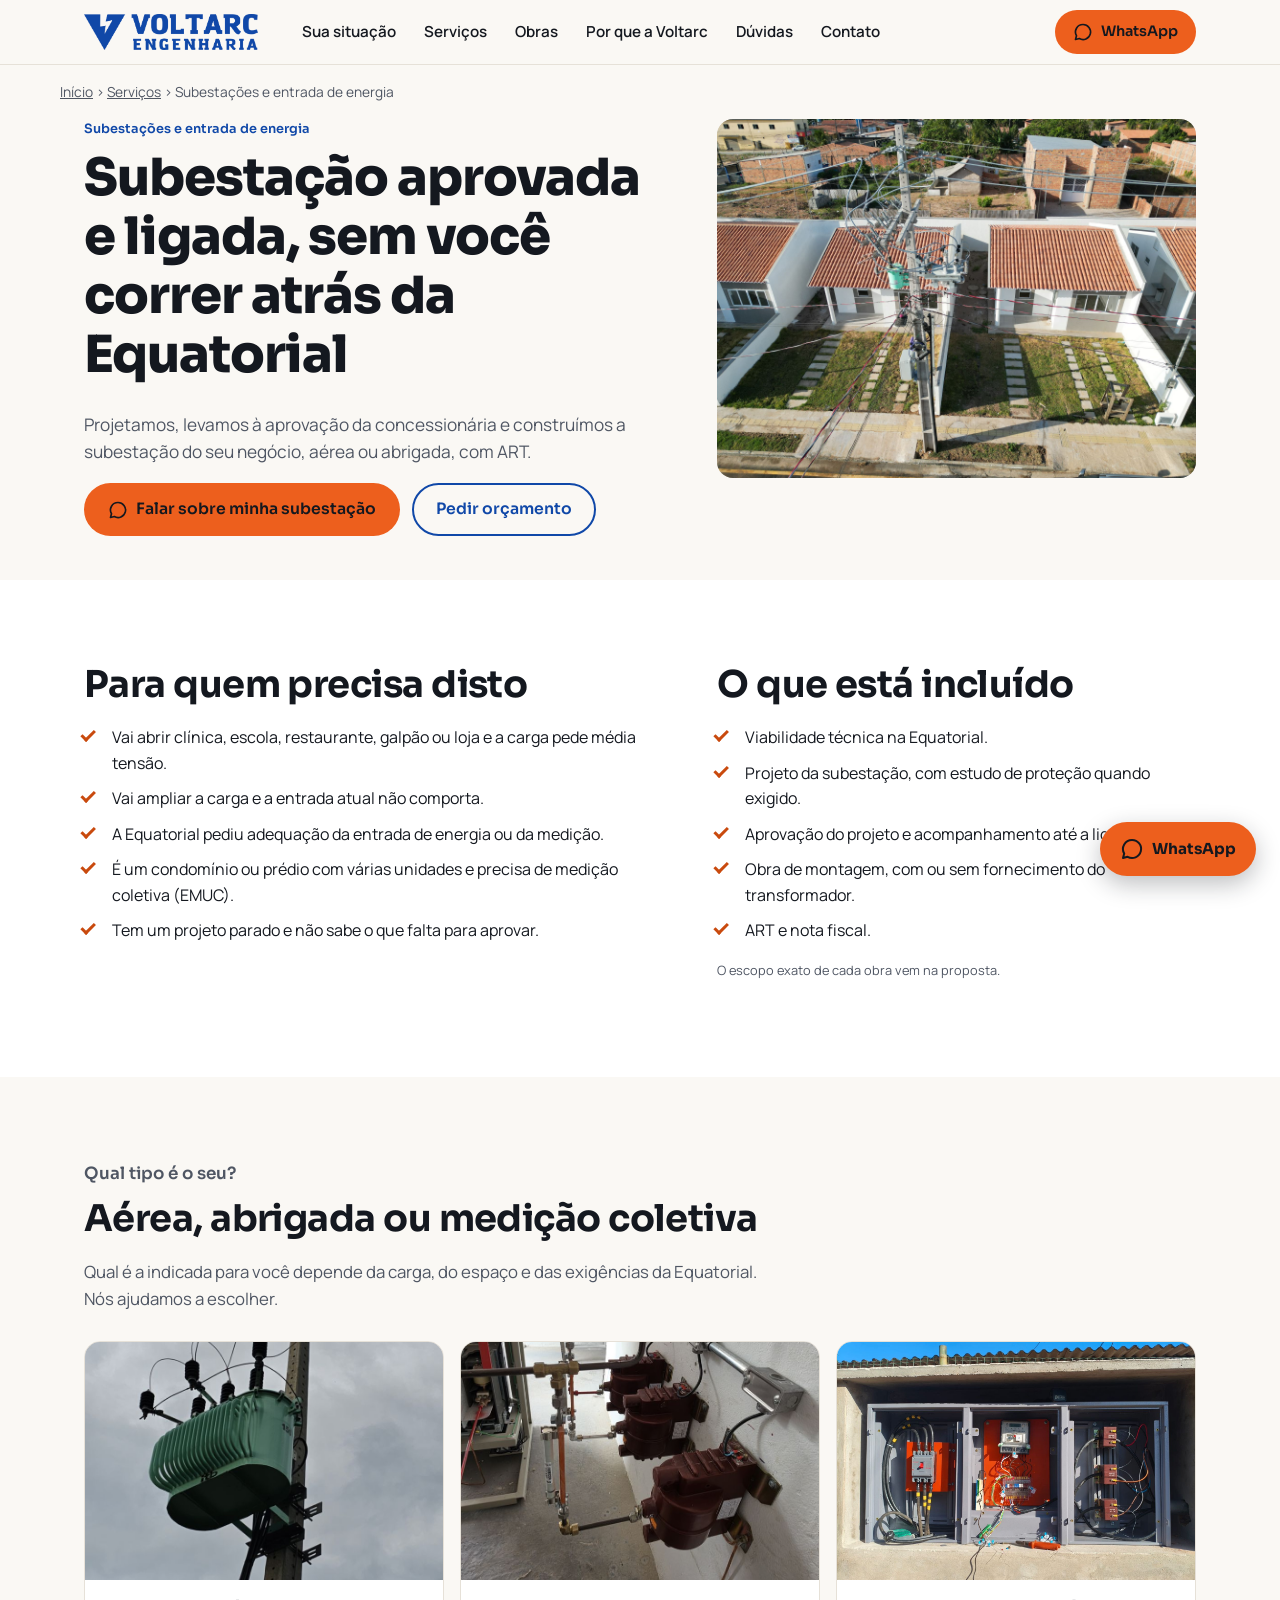
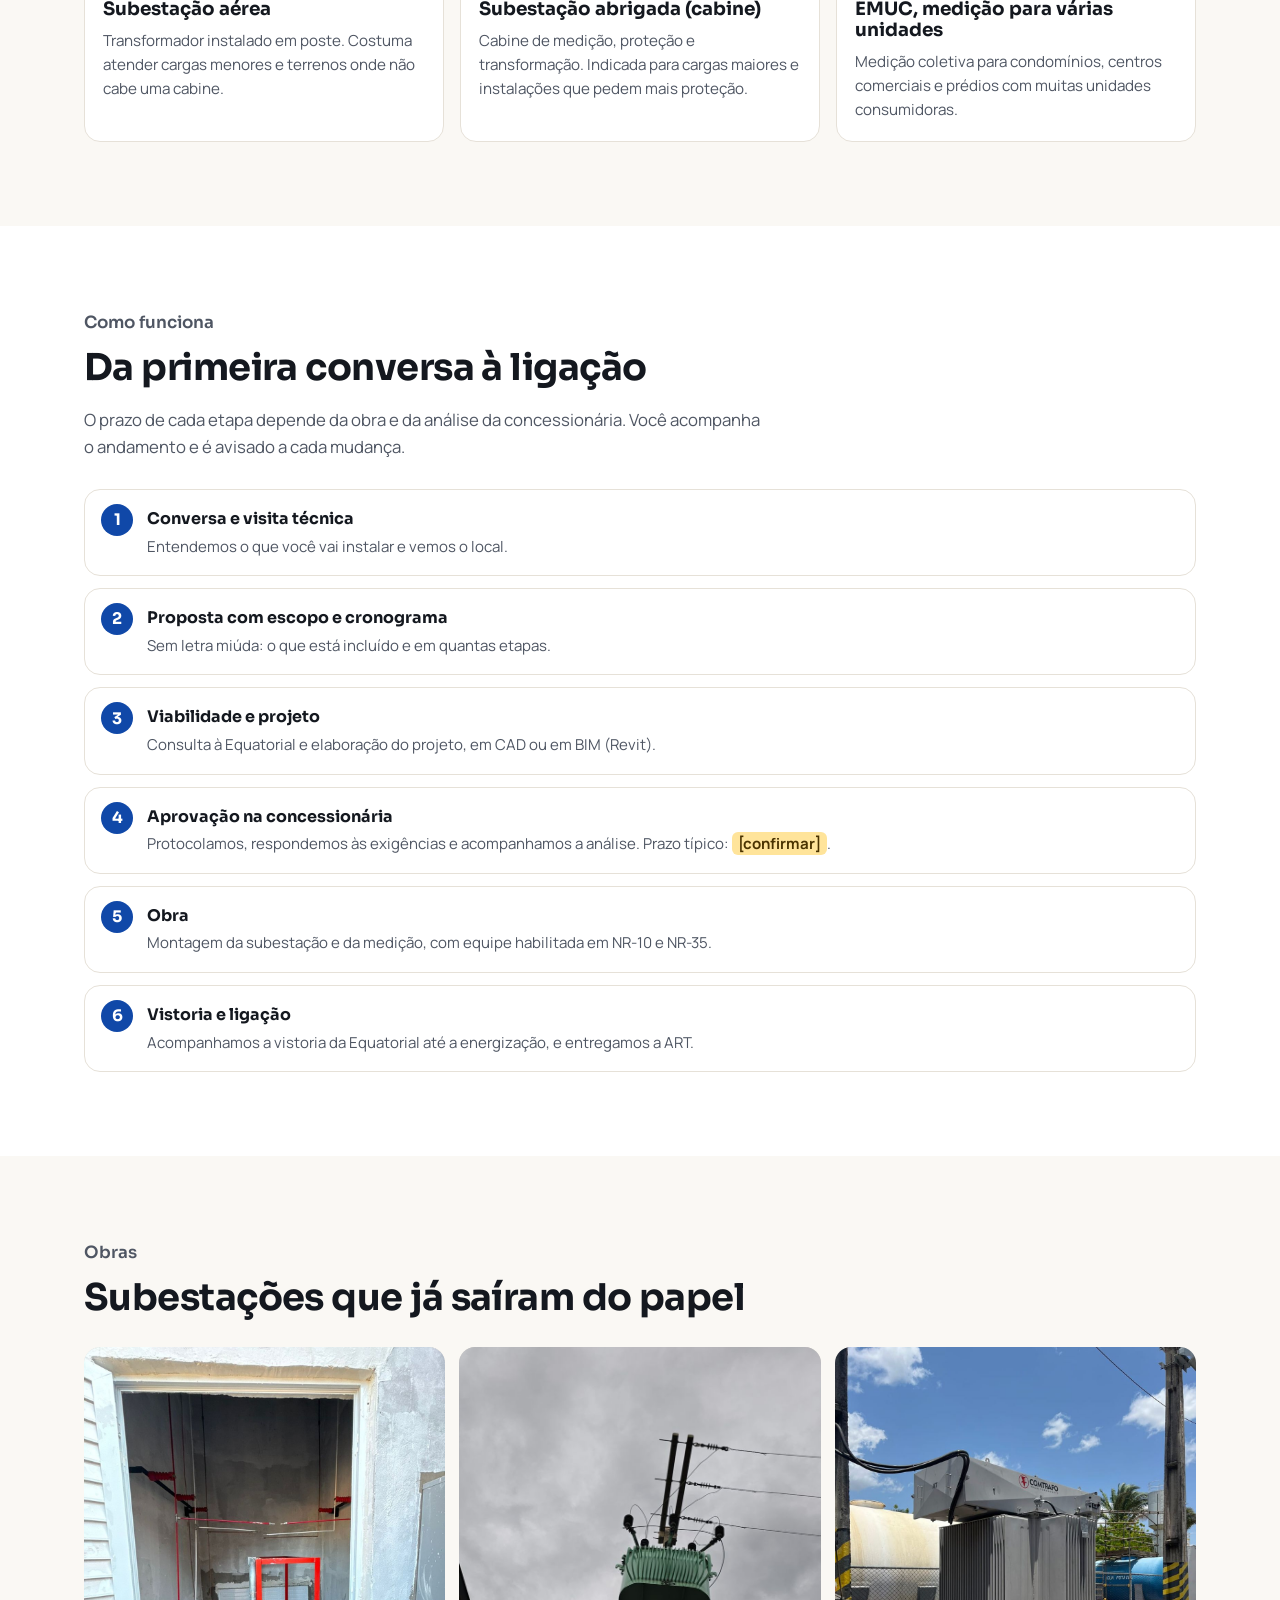
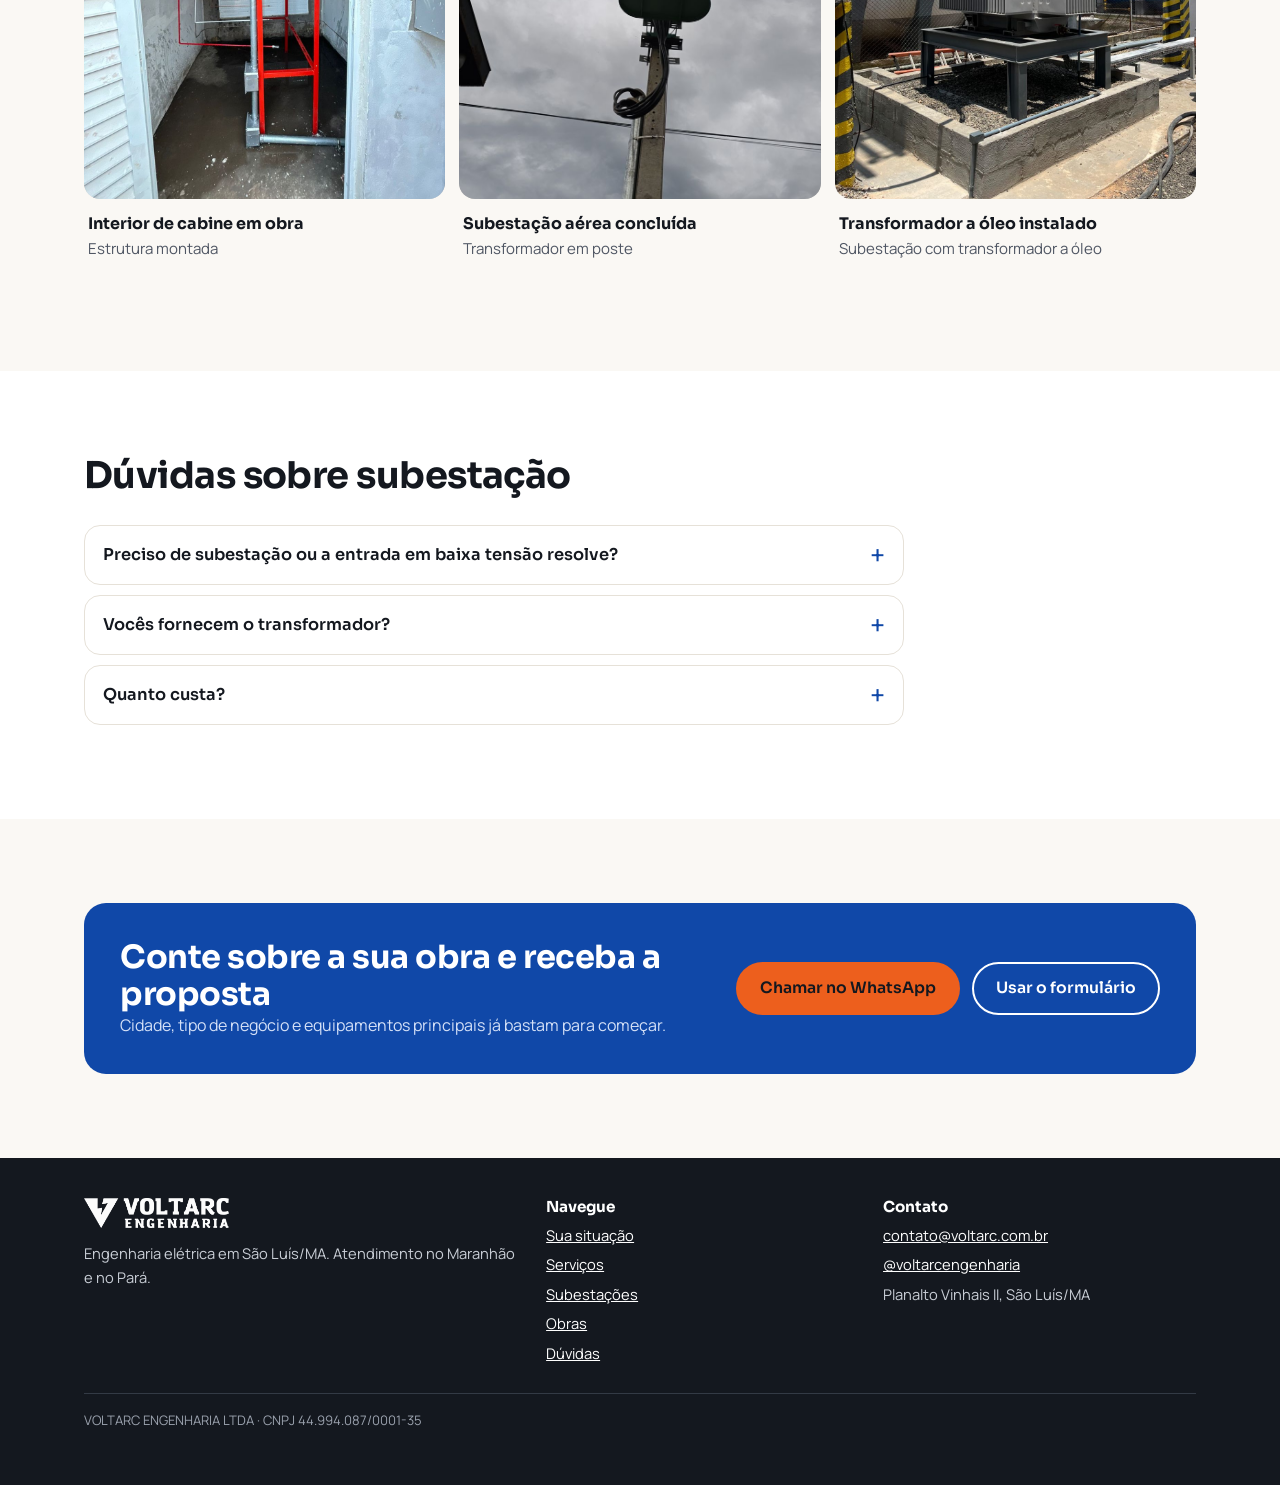
==== servicos-subestacoes.html @ 6b0d6bc4 "Site Voltarc Engenharia: versão de revisão (Estilo B) Co-Authored-By: Claude Opus 5.5 <noreply@anthr" ====
<!DOCTYPE html>
<!-- Fotos reais aplicadas em 2026-11-24 — ver mapa_fotos.md; autorização de imagem pendente: foto da equipe (pessoa identificável) -->
<!--
  ESBOÇO B — Moderno e comercial | MODELO DE PÁGINA DE SERVIÇO: Subestações e entrada de energia.
  Estrutura reaproveitável para os outros 7 serviços: topo orientado à situação, o que resolve, tipos, etapas,
  fotos, FAQ do serviço e CTA. Fotos reais em img/. WhatsApp 5598984320526: NÚMERO PRECISA SER CONFIRMADO.
  Prazos e limites de carga: não inventados; marcados "[confirmar]".
-->
<html lang="pt-BR">
<head>
  <meta charset="utf-8">
  <meta name="robots" content="noindex, nofollow">
  <meta name="viewport" content="width=device-width, initial-scale=1">
  <title>Subestação e entrada de energia em São Luís/MA | Voltarc Engenharia</title>
  <meta name="description" content="Projeto, aprovação na Equatorial e obra de subestação aérea ou abrigada, com medição EMUC. Voltarc Engenharia, São Luís/MA.">
  <link rel="preconnect" href="https://fonts.googleapis.com">
  <link rel="preconnect" href="https://fonts.gstatic.com" crossorigin>
  <link href="https://fonts.googleapis.com/css2?family=Manrope:wght@400;500;600;700;800&family=Sora:wght@600;700;800&display=swap" rel="stylesheet">
  <link rel="stylesheet" href="style.css">
</head>
<body>
<a class="skip" href="#conteudo">Ir para o conteúdo</a>

<header class="site-header">
  <div class="wrap header-in">
    <a class="brand" href="index.html" aria-label="Voltarc Engenharia, página inicial">
      <img src="assets/Engenharia%20Horizontal_Logo%20Azul.png" alt="Voltarc Engenharia" width="1109" height="229">
    </a>
    <nav class="nav" id="menu" aria-label="Principal">
      <a href="index.html#situacoes">Sua situação</a>
      <a href="index.html#servicos">Serviços</a>
      <a href="index.html#obras">Obras</a>
      <a href="index.html#por-que">Por que a Voltarc</a>
      <a href="index.html#faq">Dúvidas</a>
      <a href="index.html#contato">Contato</a>
    </nav>
    <a class="btn btn--accent btn--sm header-cta" href="https://wa.me/5598984320526?text=Ol%C3%A1%21%20Quero%20falar%20sobre%20subesta%C3%A7%C3%A3o." target="_blank" rel="noopener">
      <svg viewBox="0 0 24 24" aria-hidden="true"><path d="M12 3a9 9 0 0 0-7.8 13.5L3 21l4.6-1.2A9 9 0 1 0 12 3z" fill="none" stroke="currentColor" stroke-width="2" stroke-linejoin="round"/></svg>
      WhatsApp
    </a>
    <button class="menu-btn" type="button" aria-expanded="false" aria-controls="menu" aria-label="Abrir menu"><span></span></button>
  </div>
</header>

<main id="conteudo">
  <div class="wrap crumbs"><a href="index.html">Início</a> &rsaquo; <a href="index.html#servicos">Serviços</a> &rsaquo; Subestações e entrada de energia</div>

  <!-- ===== TOPO ===== -->
  <section class="page-hero">
    <div class="wrap two-col">
      <div>
        <p class="eyebrow">Subestações e entrada de energia</p>
        <h1>Subestação aprovada e ligada, sem você correr atrás da Equatorial</h1>
        <p class="lead" style="font-size:1.08rem;color:var(--muted)">Projetamos, levamos à aprovação da concessionária e construímos a subestação do seu negócio, aérea ou abrigada, com ART.</p>
        <div class="btn-row">
          <a class="btn btn--accent" href="https://wa.me/5598984320526?text=Ol%C3%A1%21%20Quero%20falar%20sobre%20subesta%C3%A7%C3%A3o." target="_blank" rel="noopener">
            <svg viewBox="0 0 24 24" aria-hidden="true"><path d="M12 3a9 9 0 0 0-7.8 13.5L3 21l4.6-1.2A9 9 0 1 0 12 3z" fill="none" stroke="currentColor" stroke-width="2" stroke-linejoin="round"/></svg>
            Falar sobre minha subestação
          </a>
          <a class="btn btn--ghost" href="#pedido">Pedir orçamento</a>
        </div>
      </div>
      <div>
        <img class="photo r-4x3" src="img/topo-subestacao-drone.jpg" alt="Religador automático instalado em poste de loteamento, visto de drone" width="2000" height="1500" fetchpriority="high" style="object-position:45% 50%">
      </div>
    </div>
  </section>

  <!-- ===== O QUE RESOLVE ===== -->
  <section class="section section--white">
    <div class="wrap two-col">
      <div>
        <h2>Para quem precisa disto</h2>
        <ul class="checks">
          <li>Vai abrir clínica, escola, restaurante, galpão ou loja e a carga pede média tensão.</li>
          <li>Vai ampliar a carga e a entrada atual não comporta.</li>
          <li>A Equatorial pediu adequação da entrada de energia ou da medição.</li>
          <li>É um condomínio ou prédio com várias unidades e precisa de medição coletiva (EMUC).</li>
          <li>Tem um projeto parado e não sabe o que falta para aprovar.</li>
        </ul>
      </div>
      <div>
        <h2>O que está incluído</h2>
        <ul class="checks">
          <li>Viabilidade técnica na Equatorial.</li>
          <li>Projeto da subestação, com estudo de proteção quando exigido.</li>
          <li>Aprovação do projeto e acompanhamento até a ligação.</li>
          <li>Obra de montagem, com ou sem fornecimento do transformador.</li>
          <li>ART e nota fiscal.</li>
        </ul>
        <p class="ph-note">O escopo exato de cada obra vem na proposta.</p>
      </div>
    </div>
  </section>

  <!-- ===== TIPOS ===== -->
  <section class="section">
    <div class="wrap">
      <div class="section-head">
        <p class="eyebrow">Qual tipo é o seu?</p>
        <h2>Aérea, abrigada ou medição coletiva</h2>
        <p>Qual é a indicada para você depende da carga, do espaço e das exigências da Equatorial. Nós ajudamos a escolher.</p>
      </div>
      <div class="types">
        <article class="type">
          <img class="photo r-3x2" src="img/subestacao-aerea-poste.jpg" alt="Subestação aérea: transformador instalado em poste, visto de baixo" width="788" height="1400" loading="lazy" decoding="async" style="object-position:50% 53%">
          <div class="type-body"><h3>Subestação aérea</h3><p>Transformador instalado em poste. Costuma atender cargas menores e terrenos onde não cabe uma cabine.</p></div>
        </article>
        <article class="type">
          <img class="photo r-3x2" src="img/cabine-interior-medicao.jpg" alt="Interior de cabine abrigada com transformadores de medição fixados à parede" width="787" height="1400" loading="lazy" decoding="async" style="object-position:50% 70%">
          <div class="type-body"><h3>Subestação abrigada (cabine)</h3><p>Cabine de medição, proteção e transformação. Indicada para cargas maiores e instalações que pedem mais proteção.</p></div>
        </article>
        <article class="type">
          <img class="photo r-3x2" src="img/painel-medicao.jpg" alt="Cubículo com painel de medição aberto, com equipamentos de medição e proteção" width="1400" height="1050" loading="lazy" decoding="async" style="object-position:50% 50%">
          <div class="type-body"><h3>EMUC, medição para várias unidades</h3><p>Medição coletiva para condomínios, centros comerciais e prédios com muitas unidades consumidoras.</p></div>
        </article>
      </div>
    </div>
  </section>

  <!-- ===== ETAPAS ===== -->
  <section class="section section--white" id="aprovacao">
    <div class="wrap">
      <div class="section-head">
        <p class="eyebrow">Como funciona</p>
        <h2>Da primeira conversa à ligação</h2>
        <p>O prazo de cada etapa depende da obra e da análise da concessionária. Você acompanha o andamento e é avisado a cada mudança.</p>
      </div>
      <ol class="steps-list">
        <li><b>Conversa e visita técnica</b><span>Entendemos o que você vai instalar e vemos o local.</span></li>
        <li><b>Proposta com escopo e cronograma</b><span>Sem letra miúda: o que está incluído e em quantas etapas.</span></li>
        <li><b>Viabilidade e projeto</b><span>Consulta à Equatorial e elaboração do projeto, em CAD ou em BIM (Revit).</span></li>
        <li><b>Aprovação na concessionária</b><span>Protocolamos, respondemos às exigências e acompanhamos a análise. Prazo típico: <span class="pending">[confirmar]</span>.</span></li>
        <li><b>Obra</b><span>Montagem da subestação e da medição, com equipe habilitada em NR-10 e NR-35.</span></li>
        <li><b>Vistoria e ligação</b><span>Acompanhamos a vistoria da Equatorial até a energização, e entregamos a ART.</span></li>
      </ol>
    </div>
  </section>

  <!-- ===== FOTOS ===== -->
  <section class="section">
    <div class="wrap">
      <div class="section-head">
        <p class="eyebrow">Obras</p>
        <h2>Subestações que já saíram do papel</h2>
      </div>
      <div class="ba-grid" style="grid-template-columns:repeat(auto-fit,minmax(240px,1fr))">
        <figure class="work" style="flex:none;margin:0">
          <img class="photo r-4x5" src="img/cabine-obra-estrutura.jpg" alt="Interior de cabine em obra, com a estrutura montada e porta de acesso aberta" width="1050" height="1400" loading="lazy" decoding="async" style="object-position:50% 45%">
          <figcaption><b>Interior de cabine em obra</b><span>Estrutura montada</span></figcaption>
        </figure>
        <figure class="work" style="flex:none;margin:0">
          <img class="photo r-4x5" src="img/subestacao-aerea-concluida.jpg" alt="Subestação aérea concluída: transformador instalado em poste" width="788" height="1400" loading="lazy" decoding="async" style="object-position:50% 20%">
          <figcaption><b>Subestação aérea concluída</b><span>Transformador em poste</span></figcaption>
        </figure>
        <figure class="work" style="flex:none;margin:0">
          <img class="photo r-4x5" src="img/trafo-oleo-cabine.jpg" alt="Transformador a óleo instalado sobre base metálica, com cercado e tanques ao fundo" width="1050" height="1400" loading="lazy" decoding="async" style="object-position:50% 50%">
          <figcaption><b>Transformador a óleo instalado</b><span>Subestação com transformador a óleo</span></figcaption>
        </figure>
      </div>
    </div>
  </section>

  <!-- ===== FAQ DO SERVIÇO ===== -->
  <section class="section section--white">
    <div class="wrap">
      <div class="section-head"><h2>Dúvidas sobre subestação</h2></div>
      <div class="faq">
        <details>
          <summary>Preciso de subestação ou a entrada em baixa tensão resolve?</summary>
          <div class="ans"><p>Depende da carga total e da regra da Equatorial para o seu caso. Enviando a lista de equipamentos e o endereço, dizemos o caminho. Limite de carga: <span class="pending">[confirmar]</span>.</p></div>
        </details>
        <details>
          <summary>Vocês fornecem o transformador?</summary>
          <div class="ans"><p>Podemos fazer a obra com ou sem o fornecimento do transformador. Combinamos isso na proposta.</p></div>
        </details>
        <details>
          <summary>Quanto custa?</summary>
          <div class="ans"><p>Depende do tipo, da potência e do local, então não há preço fechado sem conhecer a obra. Mande os dados pelo WhatsApp e retornamos com a proposta.</p></div>
        </details>
      </div>
    </div>
  </section>

  <!-- ===== CTA + FORM CURTO ===== -->
  <section class="section" id="pedido">
    <div class="wrap">
      <div class="cta-band">
        <div>
          <h2>Conte sobre a sua obra e receba a proposta</h2>
          <p>Cidade, tipo de negócio e equipamentos principais já bastam para começar.</p>
        </div>
        <div class="btn-row">
          <a class="btn btn--accent" href="https://wa.me/5598984320526?text=Ol%C3%A1%21%20Quero%20or%C3%A7amento%20de%20subesta%C3%A7%C3%A3o." target="_blank" rel="noopener">Chamar no WhatsApp</a>
          <a class="btn btn--ghost-light" href="index.html#contato">Usar o formulário</a>
        </div>
      </div>
    </div>
  </section>
</main>

<footer class="site-footer">
  <div class="wrap">
    <div class="foot-grid">
      <div>
        <img src="assets/Engenharia%20Horizontal_Logo%20Branca.png" alt="Voltarc Engenharia" width="1109" height="229">
        <p>Engenharia elétrica em São Luís/MA. Atendimento no Maranhão e no Pará.</p>
      </div>
      <div>
        <h4>Navegue</h4>
        <ul>
          <li><a href="index.html#situacoes">Sua situação</a></li>
          <li><a href="index.html#servicos">Serviços</a></li>
          <li><a href="servicos-subestacoes.html">Subestações</a></li>
          <li><a href="index.html#obras">Obras</a></li>
          <li><a href="index.html#faq">Dúvidas</a></li>
        </ul>
      </div>
      <div>
        <h4>Contato</h4>
        <ul>
          <li><a href="mailto:contato@voltarc.com.br">contato@voltarc.com.br</a></li>
          <li><a href="https://www.instagram.com/voltarcengenharia/" target="_blank" rel="noopener">@voltarcengenharia</a></li>
          <li>Planalto Vinhais II, São Luís/MA</li>
        </ul>
      </div>
    </div>
    <p class="legal">VOLTARC ENGENHARIA LTDA · CNPJ 44.994.087/0001-35</p>
  </div>
</footer>

<a class="wa-float" href="https://wa.me/5598984320526?text=Ol%C3%A1%21%20Vim%20pelo%20site%20da%20Voltarc%20e%20quero%20falar%20com%20um%20engenheiro." target="_blank" rel="noopener" aria-label="Falar pelo WhatsApp">
  <svg viewBox="0 0 24 24" aria-hidden="true"><path d="M12 3a9 9 0 0 0-7.8 13.5L3 21l4.6-1.2A9 9 0 1 0 12 3z" fill="none" stroke="currentColor" stroke-width="2" stroke-linejoin="round"/></svg>
  WhatsApp
</a>

<script>
  (function () {
    var btn = document.querySelector('.menu-btn');
    var nav = document.getElementById('menu');
    btn.addEventListener('click', function () {
      var open = nav.classList.toggle('open');
      btn.setAttribute('aria-expanded', open ? 'true' : 'false');
    });
    nav.addEventListener('click', function (e) {
      if (e.target.tagName === 'A') { nav.classList.remove('open'); btn.setAttribute('aria-expanded', 'false'); }
    });
  })();
</script>
</body>
</html>
---- style.css ----
/* ESBOÇO B — Moderno e comercial | Voltarc Engenharia
   Tipografia: Sora (títulos) + Manrope (texto), via Google Fonts (link no <head> de cada página).

   ACENTO ESCOLHIDO: laranja #ED5F1D (laranja intenso da marca Voltarc Energia Solar).
   Justificativa: (1) o par azul #1048A8 + laranja é complementar e dá contraste forte sem
   recorrer a clichês de "tech"; (2) o laranja já existe na identidade do grupo, então reforça
   a ligação com a marca solar em vez de criar uma cor nova; (3) amarelo-elétrico pediria texto
   escuro em tudo e brigaria com o fundo quente. Regra de uso: texto sobre laranja é SEMPRE
   escuro (#14181F, contraste ~5,3:1); branco sobre #ED5F1D não passa em texto pequeno. */

:root {
  --bg: #FAF8F4;          /* fundo claro quente */
  --surface: #FFFFFF;
  --ink: #14181F;
  --muted: #4F5663;
  --line: #E6E1D8;
  --blue: #1048A8;        /* Azul Voltarc (marca) */
  --blue-dark: #0B2F70;
  --blue-soft: #E8EEF9;
  --accent: #ED5F1D;      /* acento energético */
  --accent-dark: #C94A0E;
  --ph: #E3DED4;          /* fundo dos placeholders de foto */
  --r-sm: 10px;
  --r: 16px;
  --r-lg: 22px;
  --shadow: 0 6px 22px rgba(20, 24, 31, .08);
  --gutter: 16px;
  --maxw: 1160px;
  --font-title: "Sora", system-ui, sans-serif;
  --font-text: "Manrope", system-ui, sans-serif;
}

*, *::before, *::after { box-sizing: border-box; }
html { scroll-behavior: smooth; scroll-padding-top: 76px; }
body {
  margin: 0;
  font-family: var(--font-text);
  font-size: 1rem;
  line-height: 1.6;
  color: var(--ink);
  background: var(--bg);
  -webkit-text-size-adjust: 100%;
}
img { max-width: 100%; display: block; }
a { color: var(--blue); }
h1, h2, h3, h4 { font-family: var(--font-title); line-height: 1.15; margin: 0 0 .5em; color: var(--ink); }
h1 { font-size: clamp(1.9rem, 6.2vw, 3.2rem); font-weight: 800; letter-spacing: -.02em; }
h2 { font-size: clamp(1.5rem, 4.6vw, 2.3rem); font-weight: 700; letter-spacing: -.015em; }
h3 { font-size: 1.15rem; font-weight: 700; }
p { margin: 0 0 1em; }
:focus-visible { outline: 3px solid var(--accent); outline-offset: 2px; border-radius: 4px; }

.wrap { width: 100%; max-width: var(--maxw); margin: 0 auto; padding: 0 var(--gutter); }
.section { padding: 56px 0; }
.section--white { background: var(--surface); }
.section--blue { background: var(--blue-dark); color: #fff; }
.section--blue h2, .section--blue h3 { color: #fff; }
.section-head { max-width: 680px; margin-bottom: 28px; }
.section-head p { color: var(--muted); font-size: 1.05rem; }
.section--blue .section-head p { color: #CBD8F2; }
.eyebrow { font-family: var(--font-title); font-size: .8rem; font-weight: 600; color: var(--blue); margin-bottom: 10px; }
.section--blue .eyebrow { color: #FFB38F; }
.skip { position: absolute; left: -999px; top: 0; background: var(--ink); color: #fff; padding: 8px 14px; z-index: 100; }
.skip:focus { left: 8px; top: 8px; }

/* ---------- Botões ---------- */
.btn {
  display: inline-flex; align-items: center; justify-content: center; gap: 8px;
  font-family: var(--font-title); font-weight: 600; font-size: .98rem; text-decoration: none;
  min-height: 48px; padding: 12px 22px; border-radius: 999px; border: 2px solid transparent;
  cursor: pointer; transition: background .15s, transform .15s, border-color .15s;
}
.btn svg { width: 20px; height: 20px; flex: none; }
.btn--accent { background: var(--accent); color: var(--ink); }
.btn--accent:hover { background: #FF7433; }
.btn--blue { background: var(--blue); color: #fff; }
.btn--blue:hover { background: var(--blue-dark); }
.btn--ghost { background: transparent; color: var(--blue); border-color: var(--blue); }
.btn--ghost:hover { background: var(--blue-soft); }
.btn--ghost-light { background: transparent; color: #fff; border-color: #fff; }
.btn--ghost-light:hover { background: rgba(255, 255, 255, .12); }
.btn--sm { min-height: 40px; padding: 8px 16px; font-size: .9rem; }
.btn-row { display: flex; flex-wrap: wrap; gap: 12px; }

/* ---------- Cabeçalho ---------- */
.site-header { position: sticky; top: 0; z-index: 50; background: rgba(250, 248, 244, .97); border-bottom: 1px solid var(--line); }
.header-in { display: flex; align-items: center; gap: 12px; min-height: 64px; }
.brand img { height: 30px; width: auto; }
.nav { display: none; }
.nav a { font-weight: 600; font-size: .95rem; color: var(--ink); text-decoration: none; padding: 8px 4px; }
.nav a:hover { color: var(--blue); }
.header-cta { margin-left: auto; }
.menu-btn {
  width: 44px; height: 44px; border-radius: var(--r-sm); border: 1px solid var(--line); background: var(--surface);
  display: inline-flex; align-items: center; justify-content: center; cursor: pointer;
}
.menu-btn span, .menu-btn span::before, .menu-btn span::after { display: block; width: 20px; height: 2px; background: var(--ink); position: relative; content: ""; }
.menu-btn span::before { position: absolute; top: -6px; }
.menu-btn span::after { position: absolute; top: 6px; }
.nav.open { display: flex; flex-direction: column; position: absolute; left: 0; right: 0; top: 64px; background: var(--surface); border-bottom: 1px solid var(--line); padding: 8px var(--gutter) 16px; box-shadow: var(--shadow); }
.nav.open a { padding: 14px 4px; border-bottom: 1px solid var(--line); font-size: 1.05rem; }

/* ---------- Fotos ---------- */
.photo { display: block; width: 100%; height: auto; object-fit: cover; object-position: 50% 50%; background: var(--ph); border-radius: var(--r); }
.r-3x2 { aspect-ratio: 3 / 2; }
.r-4x3 { aspect-ratio: 4 / 3; }
.r-5x4 { aspect-ratio: 5 / 4; }
.r-4x5 { aspect-ratio: 4 / 5; }
.r-3x4 { aspect-ratio: 3 / 4; }
.ph-note { font-size: .8rem; color: var(--muted); margin-top: 6px; }

/* ---------- Hero ---------- */
.hero { padding: 28px 0 48px; }
.hero-grid { display: grid; gap: 24px; align-items: center; }
.hero h1 { margin-bottom: 14px; }
.hero h1 em { font-style: normal; color: var(--blue); }
.hero .lead { font-size: 1.1rem; color: var(--muted); max-width: 52ch; margin-bottom: 22px; }
.hero-meta { margin-top: 18px; font-size: .92rem; color: var(--muted); }
.hero .photo { border-radius: var(--r-lg); }

/* ---------- Situações ---------- */
.sit-grid { display: grid; gap: 12px; grid-template-columns: 1fr; }
.sit {
  display: flex; align-items: center; gap: 14px; padding: 18px; background: var(--surface);
  border: 1px solid var(--line); border-radius: var(--r); text-decoration: none; color: var(--ink);
  transition: border-color .15s, transform .15s, box-shadow .15s;
}
.sit:hover { border-color: var(--blue); transform: translateY(-2px); box-shadow: var(--shadow); }
.sit-n { font-family: var(--font-title); font-weight: 800; font-size: 1.3rem; color: var(--accent-dark); flex: none; width: 32px; }
.sit-t { font-family: var(--font-title); font-weight: 600; font-size: 1.02rem; line-height: 1.3; }
.sit-t small { display: block; font-family: var(--font-text); font-weight: 500; font-size: .86rem; color: var(--muted); margin-top: 4px; }
.sit-go { margin-left: auto; font-size: 1.4rem; color: var(--blue); flex: none; }

/* ---------- Serviços ---------- */
.srv-grid { display: grid; gap: 16px; grid-template-columns: 1fr; }
.srv { background: var(--surface); border: 1px solid var(--line); border-radius: var(--r); padding: 22px; display: flex; flex-direction: column; }
.srv-no { font-family: var(--font-title); font-weight: 700; font-size: .85rem; color: var(--accent-dark); margin-bottom: 8px; }
.srv h3 { font-size: 1.2rem; }
.srv p { color: var(--muted); font-size: .96rem; }
.srv .steps { font-size: .88rem; color: var(--ink); background: var(--bg); border-radius: var(--r-sm); padding: 10px 12px; margin-bottom: 14px; }
.srv .steps b { font-family: var(--font-title); font-size: .8rem; color: var(--blue-dark); display: block; margin-bottom: 2px; }
.srv .links { margin-top: auto; display: flex; flex-wrap: wrap; gap: 8px 16px; align-items: center; }
.srv .more { font-weight: 700; font-size: .92rem; }
.srv--feat { border-color: var(--blue); box-shadow: inset 0 0 0 1px var(--blue); }

/* ---------- Antes e depois ---------- */
.ba-grid { display: grid; gap: 14px; margin-bottom: 26px; }
.ba-grid--pair { grid-template-columns: 1fr 1fr; max-width: 760px; margin-left: auto; margin-right: auto; }
.ba-item { position: relative; margin: 0; }
.ba-item .tag { position: absolute; top: 12px; left: 12px; background: var(--ink); color: #fff; font-family: var(--font-title); font-weight: 600; font-size: .78rem; padding: 4px 12px; border-radius: 999px; }
.ba-item .tag--after { background: var(--accent); color: var(--ink); }
.ba-points { display: grid; gap: 10px; padding: 0; margin: 0 0 24px; list-style: none; }
.ba-points li { background: rgba(255, 255, 255, .08); border-radius: var(--r-sm); padding: 12px 14px; font-size: .95rem; color: #E6EDFB; }
.ba-points li b { color: #fff; font-family: var(--font-title); font-size: .95rem; display: block; }

/* ---------- Obras (carrossel) ---------- */
.rail-wrap { position: relative; }
.rail { display: flex; gap: 14px; overflow-x: auto; scroll-snap-type: x mandatory; padding: 4px var(--gutter) 16px; margin: 0 calc(var(--gutter) * -1); -webkit-overflow-scrolling: touch; scrollbar-width: thin; }
.work { flex: 0 0 82%; scroll-snap-align: start; margin: 0; }
.work figcaption { padding: 12px 4px 0; font-size: .94rem; }
.work figcaption b { font-family: var(--font-title); display: block; font-size: 1rem; }
.work figcaption span { color: var(--muted); }
.rail-nav { display: none; gap: 8px; margin-top: 4px; }
.rail-nav button { width: 46px; height: 46px; border-radius: 50%; border: 2px solid var(--blue); background: transparent; color: var(--blue); font-size: 1.2rem; cursor: pointer; }
.rail-nav button:hover { background: var(--blue-soft); }

/* ---------- Por que a Voltarc ---------- */
.why-grid { display: grid; gap: 28px; }
.why-list { display: grid; gap: 16px; }
.why-item { display: grid; grid-template-columns: 44px 1fr; gap: 14px; }
.why-item .ico { width: 44px; height: 44px; border-radius: 12px; background: var(--blue); color: #fff; display: grid; place-items: center; font-family: var(--font-title); font-weight: 700; }
.why-item h3 { margin-bottom: 4px; }
.why-item p { margin: 0; color: var(--muted); font-size: .96rem; }
.stats { display: grid; grid-template-columns: 1fr 1fr; gap: 12px; margin-top: 8px; }
.stat { background: var(--bg); border: 1px solid var(--line); border-radius: var(--r); padding: 16px; }
.stat b { display: block; font-family: var(--font-title); font-size: 1.6rem; font-weight: 800; color: var(--blue); line-height: 1.1; }
.stat span { font-size: .86rem; color: var(--muted); }
.pending { background: #FFE49A !important; color: #4A3300 !important; padding: 1px 6px; border-radius: 6px; font-weight: 700; font-size: .92em; }

/* ---------- FAQ ---------- */
.faq { max-width: 820px; }
.faq details { background: var(--surface); border: 1px solid var(--line); border-radius: var(--r); margin-bottom: 10px; }
.faq summary { list-style: none; cursor: pointer; padding: 18px 56px 18px 18px; font-family: var(--font-title); font-weight: 600; font-size: 1.02rem; position: relative; line-height: 1.35; }
.faq summary::-webkit-details-marker { display: none; }
.faq summary::after { content: "+"; position: absolute; right: 18px; top: 50%; transform: translateY(-50%); font-size: 1.6rem; font-weight: 400; color: var(--blue); }
.faq details[open] summary::after { content: "\2212"; }
.faq details[open] { border-color: var(--blue); }
.faq .ans { padding: 0 18px 18px; color: var(--muted); }
.faq .ans p:last-child { margin-bottom: 0; }

/* ---------- Clientes ---------- */
.logos { display: flex; flex-wrap: wrap; justify-content: center; gap: 14px 12px; margin-bottom: 20px; }
.logo { flex: 0 0 calc((100% - 24px) / 3); display: grid; place-items: center; height: 56px; min-width: 0; }
.logo img { max-width: 100%; max-height: 48px; width: auto; height: auto; object-fit: contain; filter: grayscale(1); opacity: .7; transition: filter .2s, opacity .2s; }
.logo--lg { height: 72px; display: flex; align-items: center; justify-content: center; }
.logo--lg img { max-height: 68px; }
.logo--tall { height: 80px; }
.logo--tall img { height: 76px; max-height: 76px; }
.logo--svg img { height: 50px; max-height: 50px; }
.logo:hover img, .logo img:focus { filter: none; opacity: 1; }
@media (min-width: 900px) { .logos { gap: 24px 20px; } .logo { flex-basis: calc((100% - 80px) / 5); } .logo--lg img { max-width: 224px; } }
.segs { display: flex; flex-wrap: wrap; gap: 8px; margin: 0; padding: 0; list-style: none; }
.segs li { background: var(--blue-soft); color: var(--blue-dark); font-weight: 700; font-size: .88rem; padding: 6px 14px; border-radius: 999px; }

/* ---------- Contato ---------- */
.contact-grid { display: grid; gap: 28px; }
.contact-info p { color: #D4E0F7; }
.contact-list { list-style: none; padding: 0; margin: 0 0 20px; display: grid; gap: 10px; }
.contact-list li { font-size: 1rem; }
.contact-list b { display: block; font-family: var(--font-title); font-size: .8rem; color: #FFB38F; }
.contact-list a { color: #fff; }
.form { background: var(--surface); color: var(--ink); border-radius: var(--r-lg); padding: 22px; display: grid; gap: 14px; }
.form h3 { margin: 0; }
.field label { display: block; font-weight: 700; font-size: .9rem; margin-bottom: 6px; }
.field input, .field select {
  width: 100%; min-height: 48px; padding: 10px 14px; font: inherit; color: var(--ink); background: var(--bg);
  border: 1.5px solid #CFC9BD; border-radius: var(--r-sm);
}
.field input:focus, .field select:focus { outline: 3px solid var(--accent); outline-offset: 1px; border-color: var(--blue); }
.form-note { font-size: .82rem; color: var(--muted); margin: 0; }

/* ---------- Rodapé ---------- */
.site-footer { background: var(--ink); color: #C9CED6; padding: 40px 0 96px; font-size: .92rem; }
.foot-grid { display: grid; gap: 24px; }
.site-footer img { height: 30px; width: auto; margin-bottom: 14px; }
.site-footer h4 { color: #fff; font-size: .95rem; margin-bottom: 8px; }
.site-footer a { color: #fff; }
.site-footer ul { list-style: none; padding: 0; margin: 0; display: grid; gap: 6px; }
.legal { border-top: 1px solid #333A45; margin-top: 28px; padding-top: 16px; font-size: .82rem; color: #9AA1AD; }

/* ---------- WhatsApp flutuante ---------- */
.wa-float {
  position: fixed; right: 14px; bottom: 14px; z-index: 60; display: inline-flex; align-items: center; gap: 8px;
  background: var(--accent); color: var(--ink); font-family: var(--font-title); font-weight: 700; font-size: .95rem;
  text-decoration: none; min-height: 54px; padding: 0 20px; border-radius: 999px; box-shadow: 0 8px 24px rgba(20, 24, 31, .28);
}
.wa-float svg { width: 24px; height: 24px; }
.wa-float:hover { background: #FF7433; }

/* ---------- Página de serviço ---------- */
.crumbs { font-size: .86rem; color: var(--muted); padding: 16px 0 0; }
.crumbs a { color: var(--muted); }
.page-hero { padding: 16px 0 44px; }
.two-col { display: grid; gap: 20px; }
.checks { list-style: none; padding: 0; margin: 0 0 1em; display: grid; gap: 10px; }
.checks li { position: relative; padding-left: 28px; }
.checks li::before { content: ""; position: absolute; left: 0; top: .5em; width: 14px; height: 8px; border-left: 3px solid var(--accent-dark); border-bottom: 3px solid var(--accent-dark); transform: rotate(-45deg) translateY(-50%); }
.types { display: grid; gap: 16px; }
.type { background: var(--surface); border: 1px solid var(--line); border-radius: var(--r); overflow: hidden; }
.type .photo { border-radius: 0; }
.type-body { padding: 18px; }
.type-body p { color: var(--muted); font-size: .95rem; margin-bottom: 0; }
.steps-list { list-style: none; padding: 0; margin: 0; display: grid; gap: 12px; counter-reset: s; }
.steps-list li { counter-increment: s; background: var(--surface); border: 1px solid var(--line); border-radius: var(--r); padding: 16px 16px 16px 62px; position: relative; }
.steps-list li::before { content: counter(s); position: absolute; left: 16px; top: 14px; width: 32px; height: 32px; border-radius: 50%; background: var(--blue); color: #fff; font-family: var(--font-title); font-weight: 700; display: grid; place-items: center; }
.steps-list b { font-family: var(--font-title); display: block; margin-bottom: 2px; }
.steps-list span { color: var(--muted); font-size: .94rem; }
.cta-band { background: var(--blue); color: #fff; border-radius: var(--r-lg); padding: 28px 22px; display: grid; gap: 16px; }
.cta-band h2 { color: #fff; margin: 0; font-size: clamp(1.4rem, 4.2vw, 2rem); }
.cta-band p { margin: 0; color: #D4E0F7; }

/* ---------- Telas maiores ---------- */
@media (min-width: 640px) {
  :root { --gutter: 24px; }
  .sit-grid { grid-template-columns: 1fr 1fr; }
  .srv-grid { grid-template-columns: 1fr 1fr; }
  .ba-grid { grid-template-columns: 1fr 1fr; }
  .ba-points { grid-template-columns: 1fr 1fr; }
  .work { flex-basis: 46%; }
  .types { grid-template-columns: 1fr 1fr 1fr; }
  .foot-grid { grid-template-columns: 1.4fr 1fr 1fr; }
}
@media (min-width: 960px) {
  .section { padding: 84px 0; }
  .brand img { height: 36px; }
  .menu-btn { display: none; }
  .nav { display: flex; gap: 20px; margin-left: 28px; }
  .header-cta { margin-left: auto; }
  .hero { padding: 44px 0 72px; }
  .hero-grid { grid-template-columns: 1fr 1.1fr; gap: 48px; }
  .sit-grid { grid-template-columns: repeat(3, 1fr); }
  .srv-grid { grid-template-columns: repeat(4, 1fr); }
  .work { flex-basis: 360px; }
  .rail { margin: 0; padding-left: 0; padding-right: 0; }
  .rail-nav { display: flex; }
  .why-grid { grid-template-columns: 1.1fr .9fr; gap: 56px; align-items: start; }
  .contact-grid { grid-template-columns: 1fr 1fr; gap: 56px; align-items: start; }
  .two-col { grid-template-columns: 1.1fr .9fr; gap: 48px; align-items: start; }
  .cta-band { grid-template-columns: 1fr auto; align-items: center; padding: 36px; }
  .site-footer { padding-bottom: 40px; }
  .wa-float { right: 24px; bottom: 24px; }
}
@media (prefers-reduced-motion: reduce) {
  html { scroll-behavior: auto; }
  * { transition: none !important; }
}
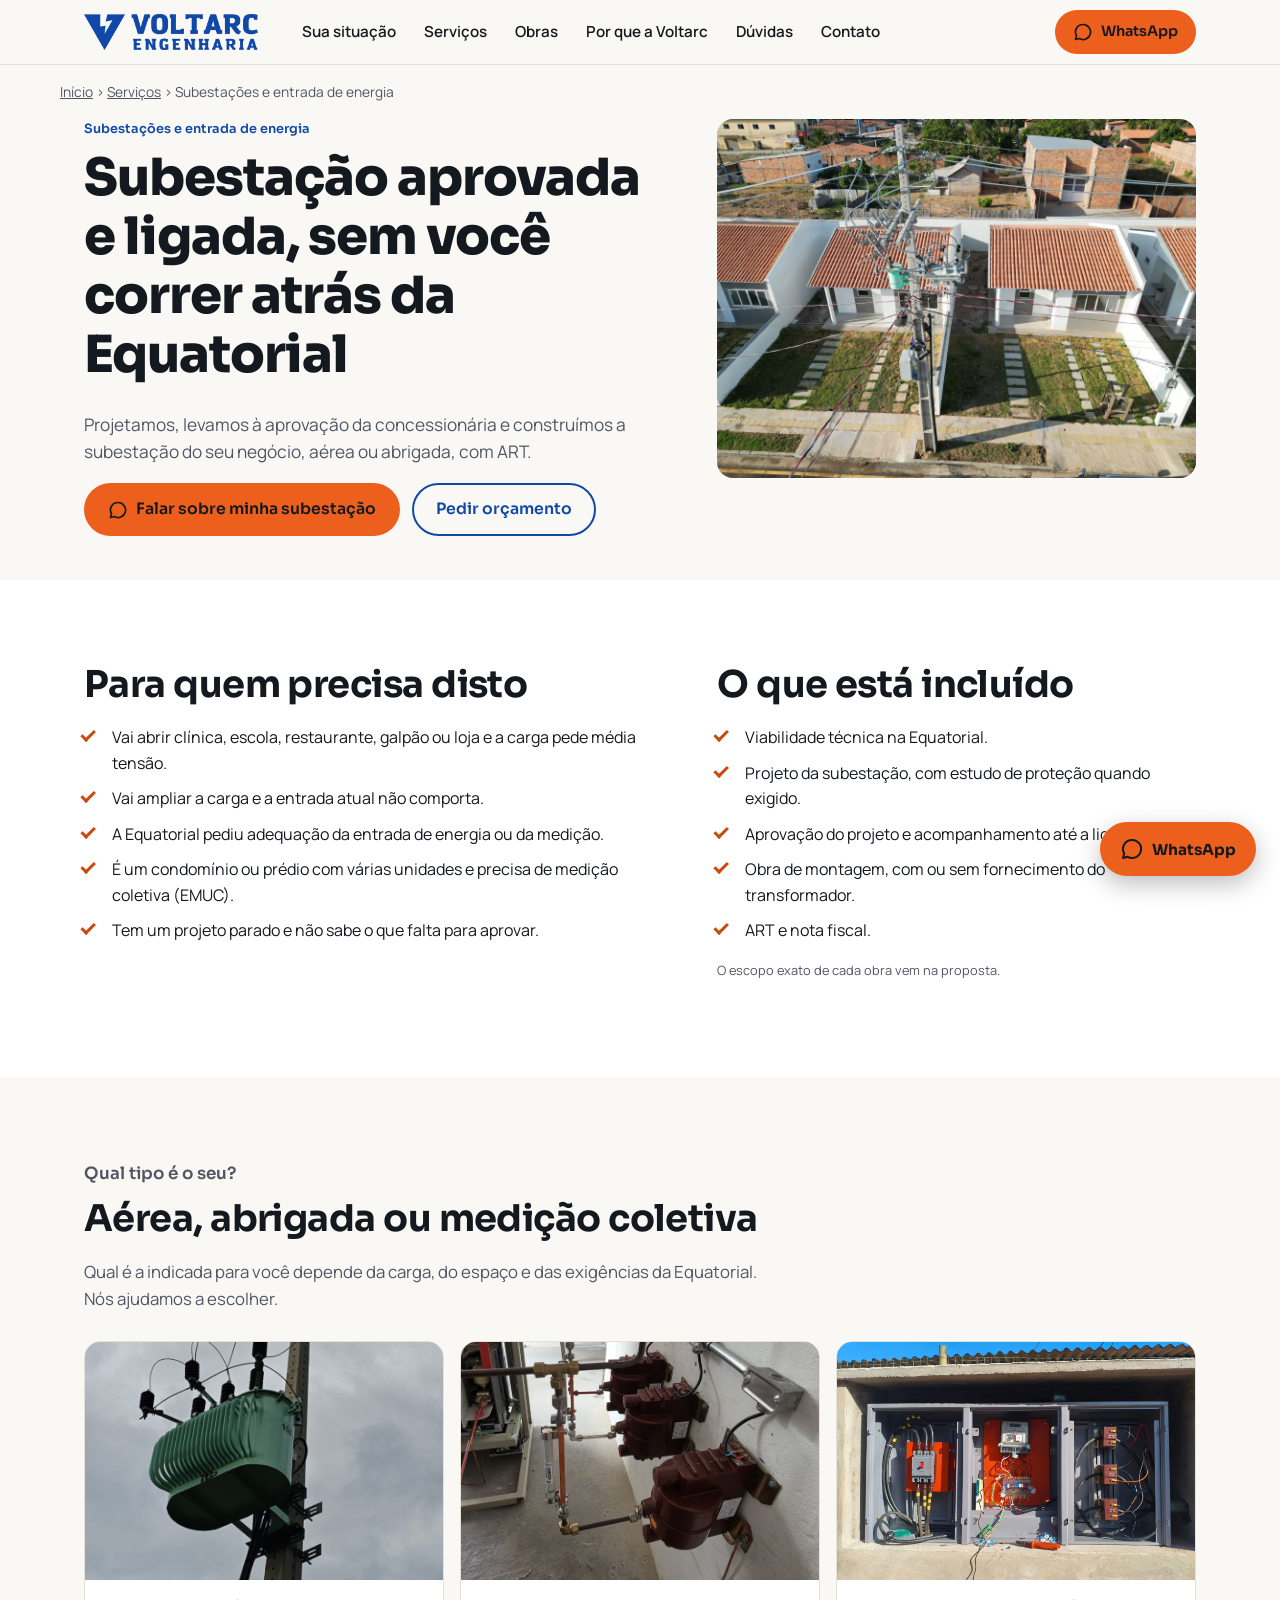
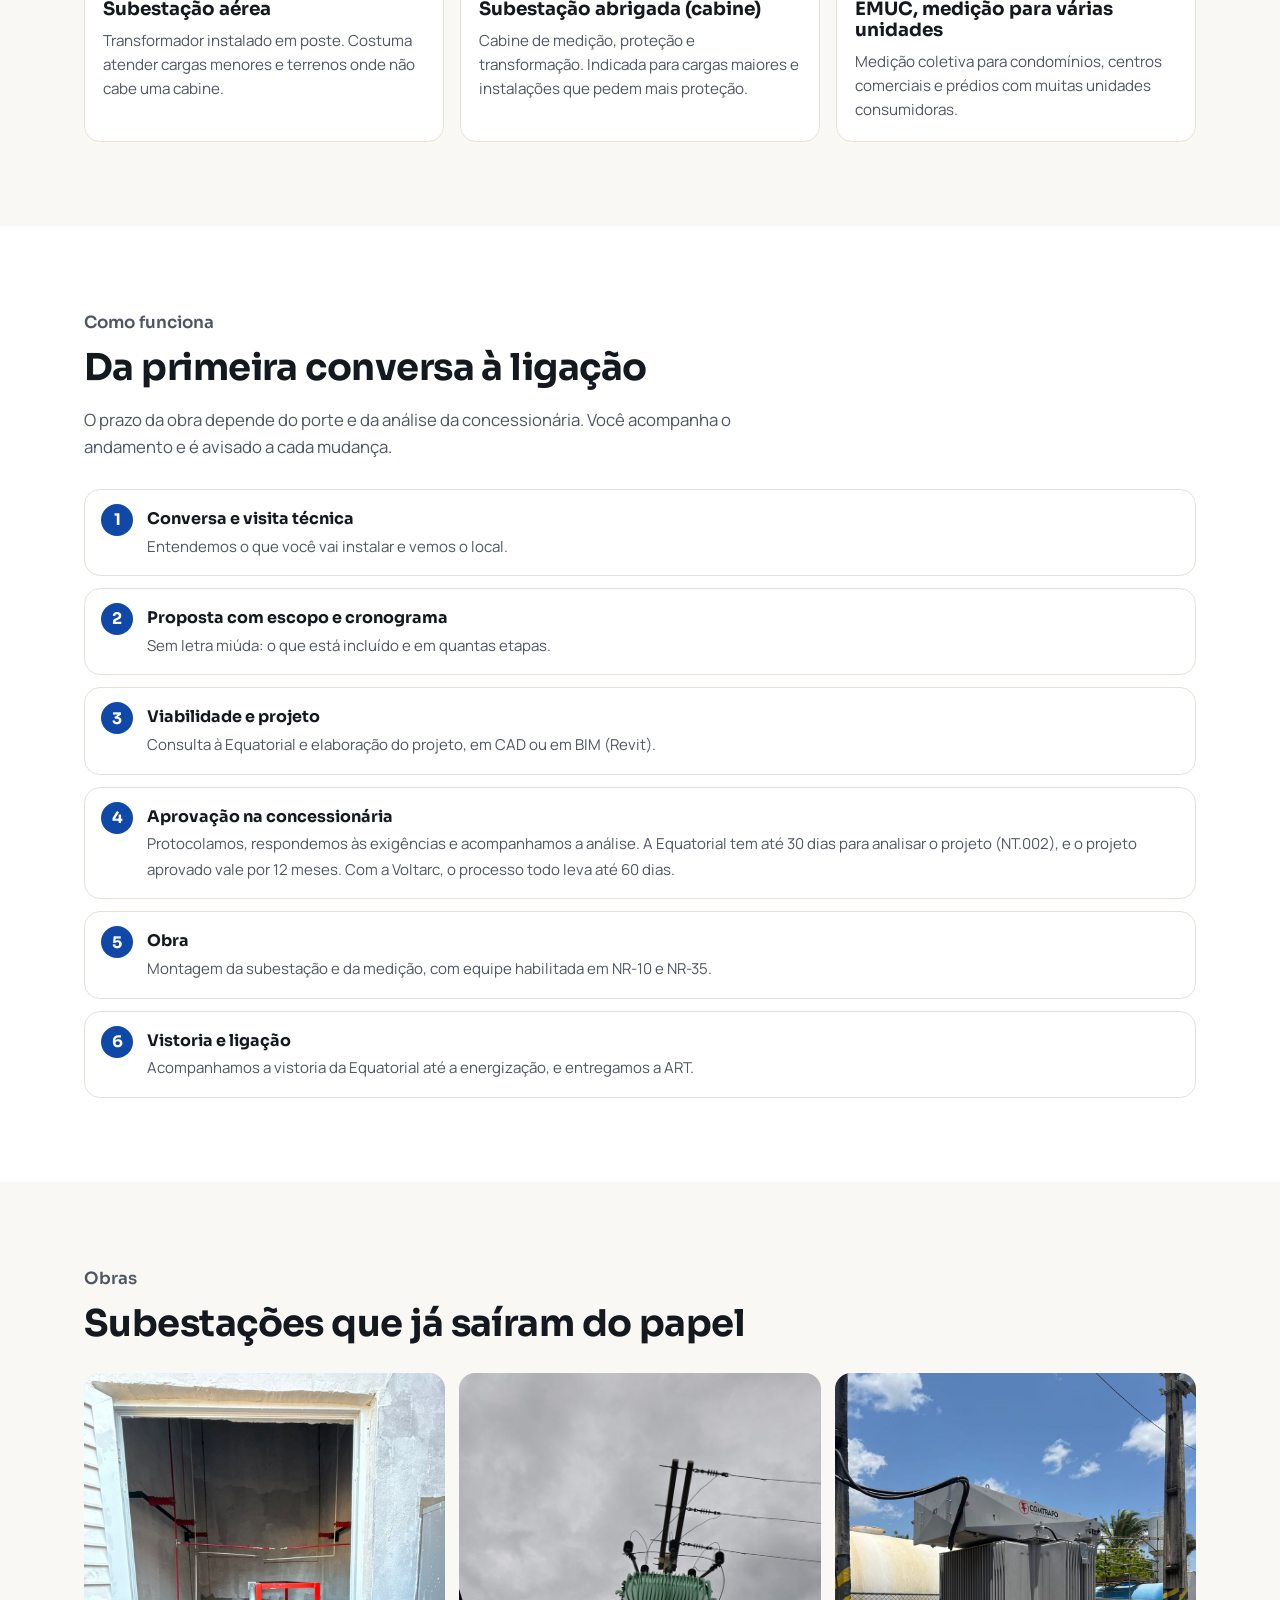
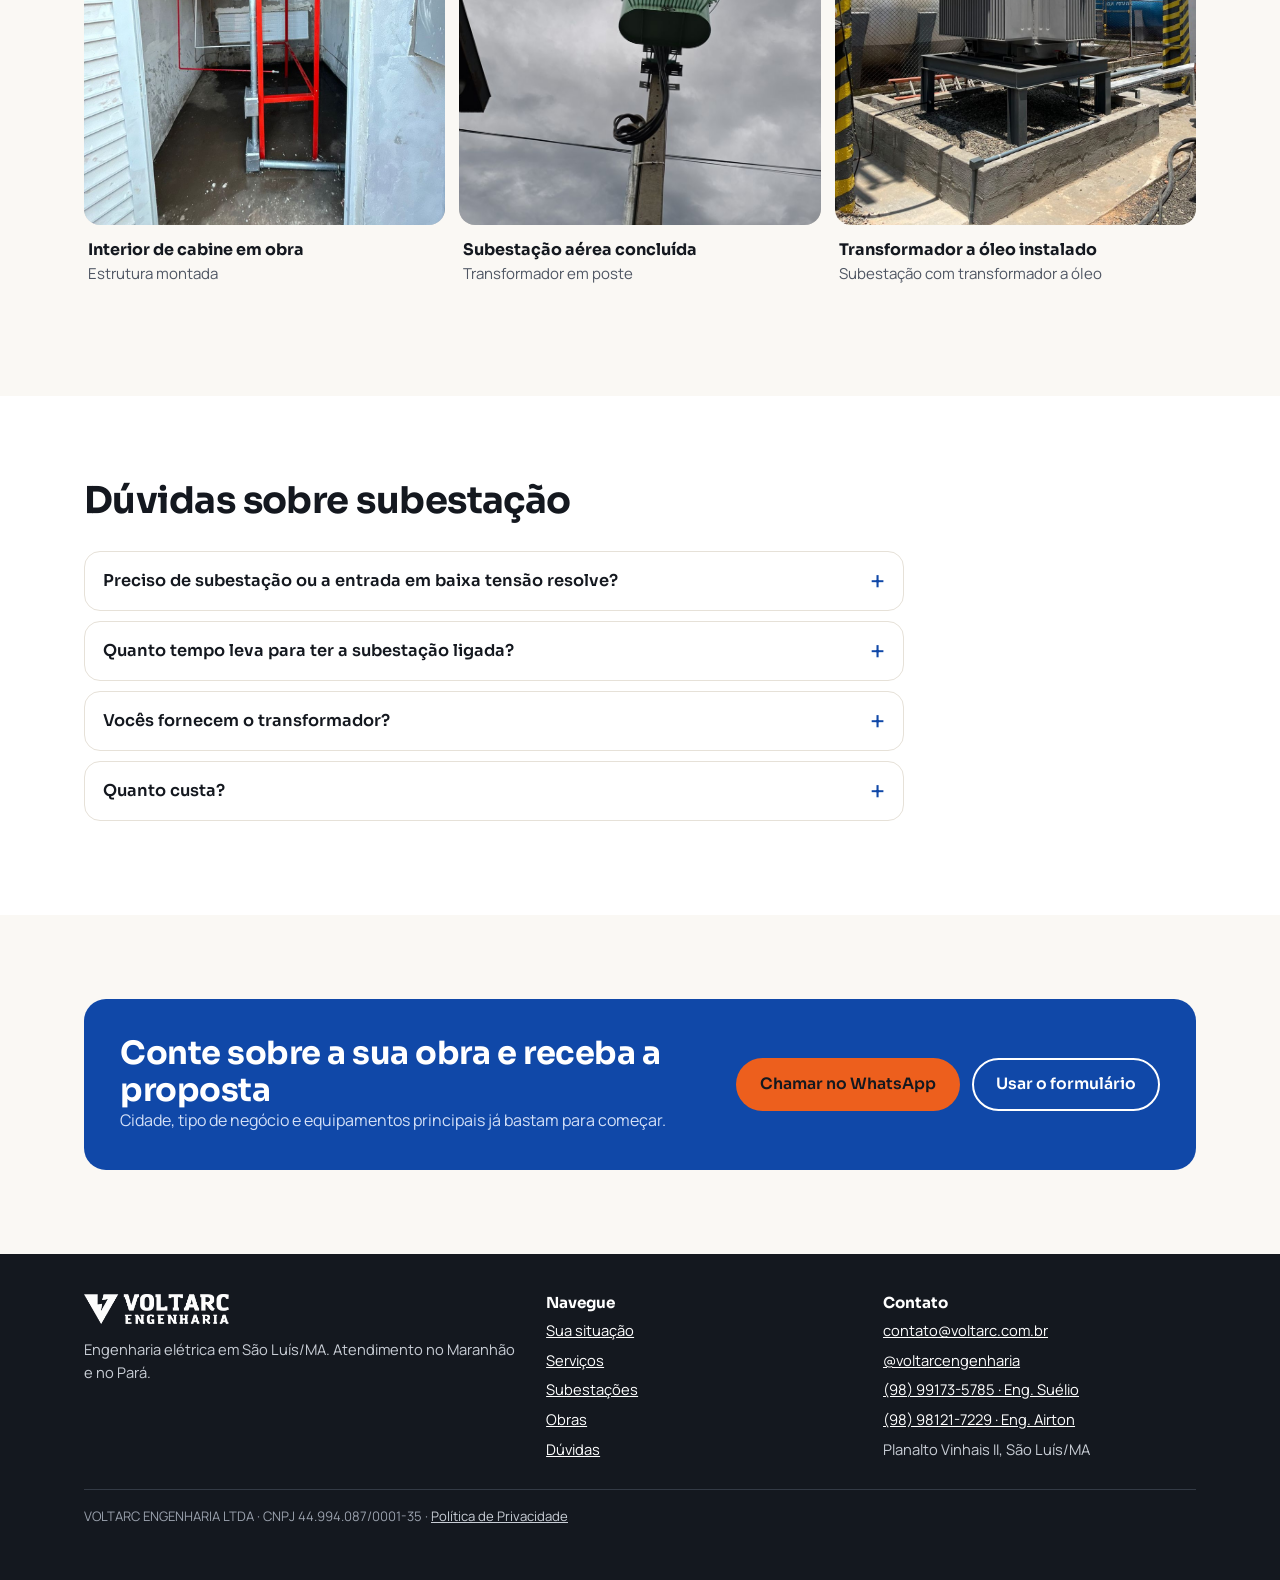
==== commit d39205fc: "Lança o site: contatos, CREAs, FAQ pelas normas, 8 páginas de serviço, privacidade e favicon - Whats" ====
--- a/servicos-subestacoes.html
+++ b/servicos-subestacoes.html
@@ -1,18 +1,14 @@
 <!DOCTYPE html>
-<!-- Fotos reais aplicadas em 2026-11-24 — ver mapa_fotos.md; autorização de imagem pendente: foto da equipe (pessoa identificável) -->
-<!--
-  ESBOÇO B — Moderno e comercial | MODELO DE PÁGINA DE SERVIÇO: Subestações e entrada de energia.
-  Estrutura reaproveitável para os outros 7 serviços: topo orientado à situação, o que resolve, tipos, etapas,
-  fotos, FAQ do serviço e CTA. Fotos reais em img/. WhatsApp 5598984320526: NÚMERO PRECISA SER CONFIRMADO.
-  Prazos e limites de carga: não inventados; marcados "[confirmar]".
--->
+<!-- Voltarc Engenharia | Fotos: acervo da empresa. -->
 <html lang="pt-BR">
 <head>
   <meta charset="utf-8">
-  <meta name="robots" content="noindex, nofollow">
+  <link rel="icon" href="favicon.ico" sizes="any">
+  <link rel="icon" type="image/png" sizes="32x32" href="favicon-32.png">
+  <link rel="apple-touch-icon" href="apple-touch-icon.png">
   <meta name="viewport" content="width=device-width, initial-scale=1">
-  <title>Subestação e entrada de energia em São Luís/MA | Voltarc Engenharia</title>
-  <meta name="description" content="Projeto, aprovação na Equatorial e obra de subestação aérea ou abrigada, com medição EMUC. Voltarc Engenharia, São Luís/MA.">
+  <title>Subestação e entrada de energia em São Luís - MA | Voltarc Engenharia</title>
+  <meta name="description" content="Projeto, aprovação na Equatorial e obra de subestação aérea ou abrigada, com medição EMUC. Voltarc Engenharia, São Luís - MA.">
   <link rel="preconnect" href="https://fonts.googleapis.com">
   <link rel="preconnect" href="https://fonts.gstatic.com" crossorigin>
   <link href="https://fonts.googleapis.com/css2?family=Manrope:wght@400;500;600;700;800&family=Sora:wght@600;700;800&display=swap" rel="stylesheet">
@@ -34,7 +30,7 @@
       <a href="index.html#faq">Dúvidas</a>
       <a href="index.html#contato">Contato</a>
     </nav>
-    <a class="btn btn--accent btn--sm header-cta" href="https://wa.me/5598984320526?text=Ol%C3%A1%21%20Quero%20falar%20sobre%20subesta%C3%A7%C3%A3o." target="_blank" rel="noopener">
+    <a class="btn btn--accent btn--sm header-cta" href="https://wa.me/5598991735785?text=Ol%C3%A1%21%20Quero%20falar%20sobre%20subesta%C3%A7%C3%A3o." target="_blank" rel="noopener" data-wa>
       <svg viewBox="0 0 24 24" aria-hidden="true"><path d="M12 3a9 9 0 0 0-7.8 13.5L3 21l4.6-1.2A9 9 0 1 0 12 3z" fill="none" stroke="currentColor" stroke-width="2" stroke-linejoin="round"/></svg>
       WhatsApp
     </a>
@@ -53,7 +49,7 @@
         <h1>Subestação aprovada e ligada, sem você correr atrás da Equatorial</h1>
         <p class="lead" style="font-size:1.08rem;color:var(--muted)">Projetamos, levamos à aprovação da concessionária e construímos a subestação do seu negócio, aérea ou abrigada, com ART.</p>
         <div class="btn-row">
-          <a class="btn btn--accent" href="https://wa.me/5598984320526?text=Ol%C3%A1%21%20Quero%20falar%20sobre%20subesta%C3%A7%C3%A3o." target="_blank" rel="noopener">
+          <a class="btn btn--accent" href="https://wa.me/5598991735785?text=Ol%C3%A1%21%20Quero%20falar%20sobre%20subesta%C3%A7%C3%A3o." target="_blank" rel="noopener" data-wa>
             <svg viewBox="0 0 24 24" aria-hidden="true"><path d="M12 3a9 9 0 0 0-7.8 13.5L3 21l4.6-1.2A9 9 0 1 0 12 3z" fill="none" stroke="currentColor" stroke-width="2" stroke-linejoin="round"/></svg>
             Falar sobre minha subestação
           </a>
@@ -124,13 +120,13 @@
       <div class="section-head">
         <p class="eyebrow">Como funciona</p>
         <h2>Da primeira conversa à ligação</h2>
-        <p>O prazo de cada etapa depende da obra e da análise da concessionária. Você acompanha o andamento e é avisado a cada mudança.</p>
+        <p>O prazo da obra depende do porte e da análise da concessionária. Você acompanha o andamento e é avisado a cada mudança.</p>
       </div>
       <ol class="steps-list">
         <li><b>Conversa e visita técnica</b><span>Entendemos o que você vai instalar e vemos o local.</span></li>
         <li><b>Proposta com escopo e cronograma</b><span>Sem letra miúda: o que está incluído e em quantas etapas.</span></li>
         <li><b>Viabilidade e projeto</b><span>Consulta à Equatorial e elaboração do projeto, em CAD ou em BIM (Revit).</span></li>
-        <li><b>Aprovação na concessionária</b><span>Protocolamos, respondemos às exigências e acompanhamos a análise. Prazo típico: <span class="pending">[confirmar]</span>.</span></li>
+        <li><b>Aprovação na concessionária</b><span>Protocolamos, respondemos às exigências e acompanhamos a análise. A Equatorial tem até 30 dias para analisar o projeto (NT.002), e o projeto aprovado vale por 12 meses. Com a Voltarc, o processo todo leva até 60 dias.</span></li>
         <li><b>Obra</b><span>Montagem da subestação e da medição, com equipe habilitada em NR-10 e NR-35.</span></li>
         <li><b>Vistoria e ligação</b><span>Acompanhamos a vistoria da Equatorial até a energização, e entregamos a ART.</span></li>
       </ol>
@@ -168,7 +164,11 @@
       <div class="faq">
         <details>
           <summary>Preciso de subestação ou a entrada em baixa tensão resolve?</summary>
-          <div class="ans"><p>Depende da carga total e da regra da Equatorial para o seu caso. Enviando a lista de equipamentos e o endereço, dizemos o caminho. Limite de carga: <span class="pending">[confirmar]</span>.</p></div>
+          <div class="ans"><p>Acima de 75 kW de carga instalada, a Equatorial atende em média tensão, o que normalmente exige subestação própria (NT.002 da Equatorial); até 75 kW, é baixa tensão (NT.001). Acima de 2.500 kW de demanda, o atendimento é em alta tensão. Enviando a lista de equipamentos e o endereço, dizemos o caminho.</p></div>
+        </details>
+        <details>
+          <summary>Quanto tempo leva para ter a subestação ligada?</summary>
+          <div class="ans"><p>A Equatorial tem até 30 dias para analisar o projeto, e o projeto aprovado vale por 12 meses. Com a Voltarc, o processo todo (projeto, aprovação, vistoria e ligação) leva até 60 dias. Quando o projeto chega com erros, ele volta para correção e pode se arrastar por meses. O prazo da obra entra à parte e vem no cronograma da proposta.</p></div>
         </details>
         <details>
           <summary>Vocês fornecem o transformador?</summary>
@@ -191,7 +191,7 @@
           <p>Cidade, tipo de negócio e equipamentos principais já bastam para começar.</p>
         </div>
         <div class="btn-row">
-          <a class="btn btn--accent" href="https://wa.me/5598984320526?text=Ol%C3%A1%21%20Quero%20or%C3%A7amento%20de%20subesta%C3%A7%C3%A3o." target="_blank" rel="noopener">Chamar no WhatsApp</a>
+          <a class="btn btn--accent" href="https://wa.me/5598991735785?text=Ol%C3%A1%21%20Quero%20or%C3%A7amento%20de%20subesta%C3%A7%C3%A3o." target="_blank" rel="noopener" data-wa>Chamar no WhatsApp</a>
           <a class="btn btn--ghost-light" href="index.html#contato">Usar o formulário</a>
         </div>
       </div>
@@ -221,20 +221,29 @@
         <ul>
           <li><a href="mailto:contato@voltarc.com.br">contato@voltarc.com.br</a></li>
           <li><a href="https://www.instagram.com/voltarcengenharia/" target="_blank" rel="noopener">@voltarcengenharia</a></li>
+          <li><a href="https://wa.me/5598991735785" target="_blank" rel="noopener">(98) 99173-5785 · Eng. Suélio</a></li>
+          <li><a href="https://wa.me/5598981217229" target="_blank" rel="noopener">(98) 98121-7229 · Eng. Airton</a></li>
           <li>Planalto Vinhais II, São Luís/MA</li>
         </ul>
       </div>
     </div>
-    <p class="legal">VOLTARC ENGENHARIA LTDA · CNPJ 44.994.087/0001-35</p>
+    <p class="legal">VOLTARC ENGENHARIA LTDA · CNPJ 44.994.087/0001-35 · <a href="privacidade.html">Política de Privacidade</a></p>
   </div>
 </footer>
 
-<a class="wa-float" href="https://wa.me/5598984320526?text=Ol%C3%A1%21%20Vim%20pelo%20site%20da%20Voltarc%20e%20quero%20falar%20com%20um%20engenheiro." target="_blank" rel="noopener" aria-label="Falar pelo WhatsApp">
+<button class="wa-float" type="button" data-wa aria-haspopup="dialog" aria-expanded="false" aria-controls="wa-menu">
   <svg viewBox="0 0 24 24" aria-hidden="true"><path d="M12 3a9 9 0 0 0-7.8 13.5L3 21l4.6-1.2A9 9 0 1 0 12 3z" fill="none" stroke="currentColor" stroke-width="2" stroke-linejoin="round"/></svg>
   WhatsApp
-</a>
+</button>
+
+<div class="wa-menu" id="wa-menu" role="dialog" aria-modal="false" aria-labelledby="wa-menu-t" hidden>
+  <div class="wa-menu-head"><p class="wa-menu-t" id="wa-menu-t">Com quem você quer falar?</p><button class="wa-close" type="button" aria-label="Fechar">&times;</button></div>
+  <a class="wa-opt" href="https://wa.me/5598991735785" data-n="5598991735785" target="_blank" rel="noopener"><b>Eng. Suélio L. de Alencar</b><span>(98) 99173-5785</span></a>
+  <a class="wa-opt" href="https://wa.me/5598981217229" data-n="5598981217229" target="_blank" rel="noopener"><b>Eng. Airton Martins Carlos</b><span>(98) 98121-7229</span></a>
+</div>
 
 <script>
+  // Menu mobile
   (function () {
     var btn = document.querySelector('.menu-btn');
     var nav = document.getElementById('menu');
@@ -246,6 +255,43 @@
       if (e.target.tagName === 'A') { nav.classList.remove('open'); btn.setAttribute('aria-expanded', 'false'); }
     });
   })();
+  // Menu de escolha do WhatsApp (Esc e clique fora fecham)
+  (function () {
+    var menu = document.getElementById('wa-menu');
+    if (!menu) return;
+    var opts = menu.querySelectorAll('.wa-opt');
+    var last = null;
+    var defMsg = 'Olá! Vim pelo site da Voltarc e quero falar com um engenheiro.';
+    var triggers = document.querySelectorAll('[data-wa]');
+    for (var k = 0; k < triggers.length; k++) { triggers[k].setAttribute('aria-haspopup', 'dialog'); triggers[k].setAttribute('aria-expanded', 'false'); }
+    function msgOf(el) {
+      var h = el.getAttribute('href') || '';
+      var i = h.indexOf('text=');
+      if (i > -1) { try { return decodeURIComponent(h.slice(i + 5)); } catch (x) {} }
+      return defMsg;
+    }
+    function openMenu(t) {
+      last = t;
+      var m = encodeURIComponent(msgOf(t));
+      for (var i = 0; i < opts.length; i++) opts[i].href = 'https://wa.me/' + opts[i].getAttribute('data-n') + '?text=' + m;
+      menu.hidden = false;
+      for (var j = 0; j < triggers.length; j++) triggers[j].setAttribute('aria-expanded', triggers[j] === t ? 'true' : 'false');
+      opts[0].focus();
+    }
+    function closeMenu(back) {
+      if (menu.hidden) return;
+      menu.hidden = true;
+      for (var j = 0; j < triggers.length; j++) triggers[j].setAttribute('aria-expanded', 'false');
+      if (back && last) last.focus();
+    }
+    document.addEventListener('click', function (e) {
+      var t = e.target.closest ? e.target.closest('[data-wa]') : null;
+      if (t) { e.preventDefault(); if (!menu.hidden && last === t) closeMenu(true); else openMenu(t); return; }
+      if (menu.contains(e.target)) { if (e.target.closest('.wa-close')) closeMenu(true); else if (e.target.closest('.wa-opt')) setTimeout(function () { closeMenu(false); }, 150); return; }
+      closeMenu(false);
+    });
+    document.addEventListener('keydown', function (e) { if (e.key === 'Escape') closeMenu(true); });
+  })();
 </script>
 </body>
 </html>
--- a/style.css
+++ b/style.css
@@ -1,4 +1,4 @@
-/* ESBOÇO B — Moderno e comercial | Voltarc Engenharia
+/* Voltarc Engenharia | Estilo moderno e comercial
    Tipografia: Sora (títulos) + Manrope (texto), via Google Fonts (link no <head> de cada página).
 
    ACENTO ESCOLHIDO: laranja #ED5F1D (laranja intenso da marca Voltarc Energia Solar).
@@ -175,7 +175,6 @@
 .stat { background: var(--bg); border: 1px solid var(--line); border-radius: var(--r); padding: 16px; }
 .stat b { display: block; font-family: var(--font-title); font-size: 1.6rem; font-weight: 800; color: var(--blue); line-height: 1.1; }
 .stat span { font-size: .86rem; color: var(--muted); }
-.pending { background: #FFE49A !important; color: #4A3300 !important; padding: 1px 6px; border-radius: 6px; font-weight: 700; font-size: .92em; }
 
 /* ---------- FAQ ---------- */
 .faq { max-width: 820px; }
@@ -212,12 +211,16 @@
 .form { background: var(--surface); color: var(--ink); border-radius: var(--r-lg); padding: 22px; display: grid; gap: 14px; }
 .form h3 { margin: 0; }
 .field label { display: block; font-weight: 700; font-size: .9rem; margin-bottom: 6px; }
-.field input, .field select {
+.field input, .field select, .field textarea {
   width: 100%; min-height: 48px; padding: 10px 14px; font: inherit; color: var(--ink); background: var(--bg);
   border: 1.5px solid #CFC9BD; border-radius: var(--r-sm);
 }
-.field input:focus, .field select:focus { outline: 3px solid var(--accent); outline-offset: 1px; border-color: var(--blue); }
+.field input:focus, .field select:focus, .field textarea:focus { outline: 3px solid var(--accent); outline-offset: 1px; border-color: var(--blue); }
+.field textarea { min-height: 96px; resize: vertical; }
 .form-note { font-size: .82rem; color: var(--muted); margin: 0; }
+.form-note a { color: var(--blue); }
+.form-alt { margin: 0; font-size: .92rem; text-align: center; }
+.form-alt a { color: var(--blue); font-weight: 700; }
 
 /* ---------- Rodapé ---------- */
 .site-footer { background: var(--ink); color: #C9CED6; padding: 40px 0 96px; font-size: .92rem; }
@@ -226,6 +229,7 @@
 .site-footer h4 { color: #fff; font-size: .95rem; margin-bottom: 8px; }
 .site-footer a { color: #fff; }
 .site-footer ul { list-style: none; padding: 0; margin: 0; display: grid; gap: 6px; }
+.legal a { color: #C9CED6; }
 .legal { border-top: 1px solid #333A45; margin-top: 28px; padding-top: 16px; font-size: .82rem; color: #9AA1AD; }
 
 /* ---------- WhatsApp flutuante ---------- */
@@ -233,9 +237,25 @@
   position: fixed; right: 14px; bottom: 14px; z-index: 60; display: inline-flex; align-items: center; gap: 8px;
   background: var(--accent); color: var(--ink); font-family: var(--font-title); font-weight: 700; font-size: .95rem;
   text-decoration: none; min-height: 54px; padding: 0 20px; border-radius: 999px; box-shadow: 0 8px 24px rgba(20, 24, 31, .28);
+  border: 0; cursor: pointer;
 }
 .wa-float svg { width: 24px; height: 24px; }
 .wa-float:hover { background: #FF7433; }
+.wa-float:focus-visible, .wa-opt:focus-visible, .wa-close:focus-visible { outline: 3px solid var(--blue); outline-offset: 2px; }
+
+/* ---------- Menu de escolha do WhatsApp ---------- */
+.wa-menu {
+  position: fixed; z-index: 70; left: 14px; right: 14px; bottom: 80px; background: var(--surface); color: var(--ink);
+  border: 1px solid var(--line); border-radius: var(--r); box-shadow: 0 14px 40px rgba(20, 24, 31, .28); padding: 14px; display: grid; gap: 10px;
+}
+.wa-menu[hidden] { display: none; }
+.wa-menu-head { display: flex; align-items: center; justify-content: space-between; gap: 12px; }
+.wa-menu-t { font-family: var(--font-title); font-weight: 700; margin: 0; }
+.wa-close { width: 36px; height: 36px; border-radius: 50%; border: 1px solid var(--line); background: var(--bg); font-size: 1.3rem; line-height: 1; cursor: pointer; color: var(--ink); }
+.wa-opt { display: block; text-decoration: none; color: var(--ink); background: var(--bg); border: 1.5px solid var(--line); border-radius: var(--r-sm); padding: 12px 14px; min-height: 48px; }
+.wa-opt:hover { border-color: var(--blue); background: var(--blue-soft); }
+.wa-opt b { display: block; font-family: var(--font-title); font-size: .95rem; }
+.wa-opt span { color: var(--muted); font-size: .9rem; }
 
 /* ---------- Página de serviço ---------- */
 .crumbs { font-size: .86rem; color: var(--muted); padding: 16px 0 0; }
@@ -259,6 +279,13 @@
 .cta-band h2 { color: #fff; margin: 0; font-size: clamp(1.4rem, 4.2vw, 2rem); }
 .cta-band p { margin: 0; color: #D4E0F7; }
 
+/* ---------- Responsáveis técnicos e política ---------- */
+.resp { list-style: none; padding: 0; margin: 8px 0 0; display: grid; gap: 4px; font-size: .94rem; font-weight: 700; }
+.resp span { display: block; font-weight: 500; color: var(--muted); font-size: .88rem; }
+.prose { max-width: 720px; }
+.prose h2 { font-size: 1.25rem; margin-top: 1.6em; }
+.prose ul { padding-left: 1.2em; }
+
 /* ---------- Telas maiores ---------- */
 @media (min-width: 640px) {
   :root { --gutter: 24px; }
@@ -289,6 +316,7 @@
   .cta-band { grid-template-columns: 1fr auto; align-items: center; padding: 36px; }
   .site-footer { padding-bottom: 40px; }
   .wa-float { right: 24px; bottom: 24px; }
+  .wa-menu { left: auto; right: 24px; bottom: 92px; width: 320px; }
 }
 @media (prefers-reduced-motion: reduce) {
   html { scroll-behavior: auto; }
